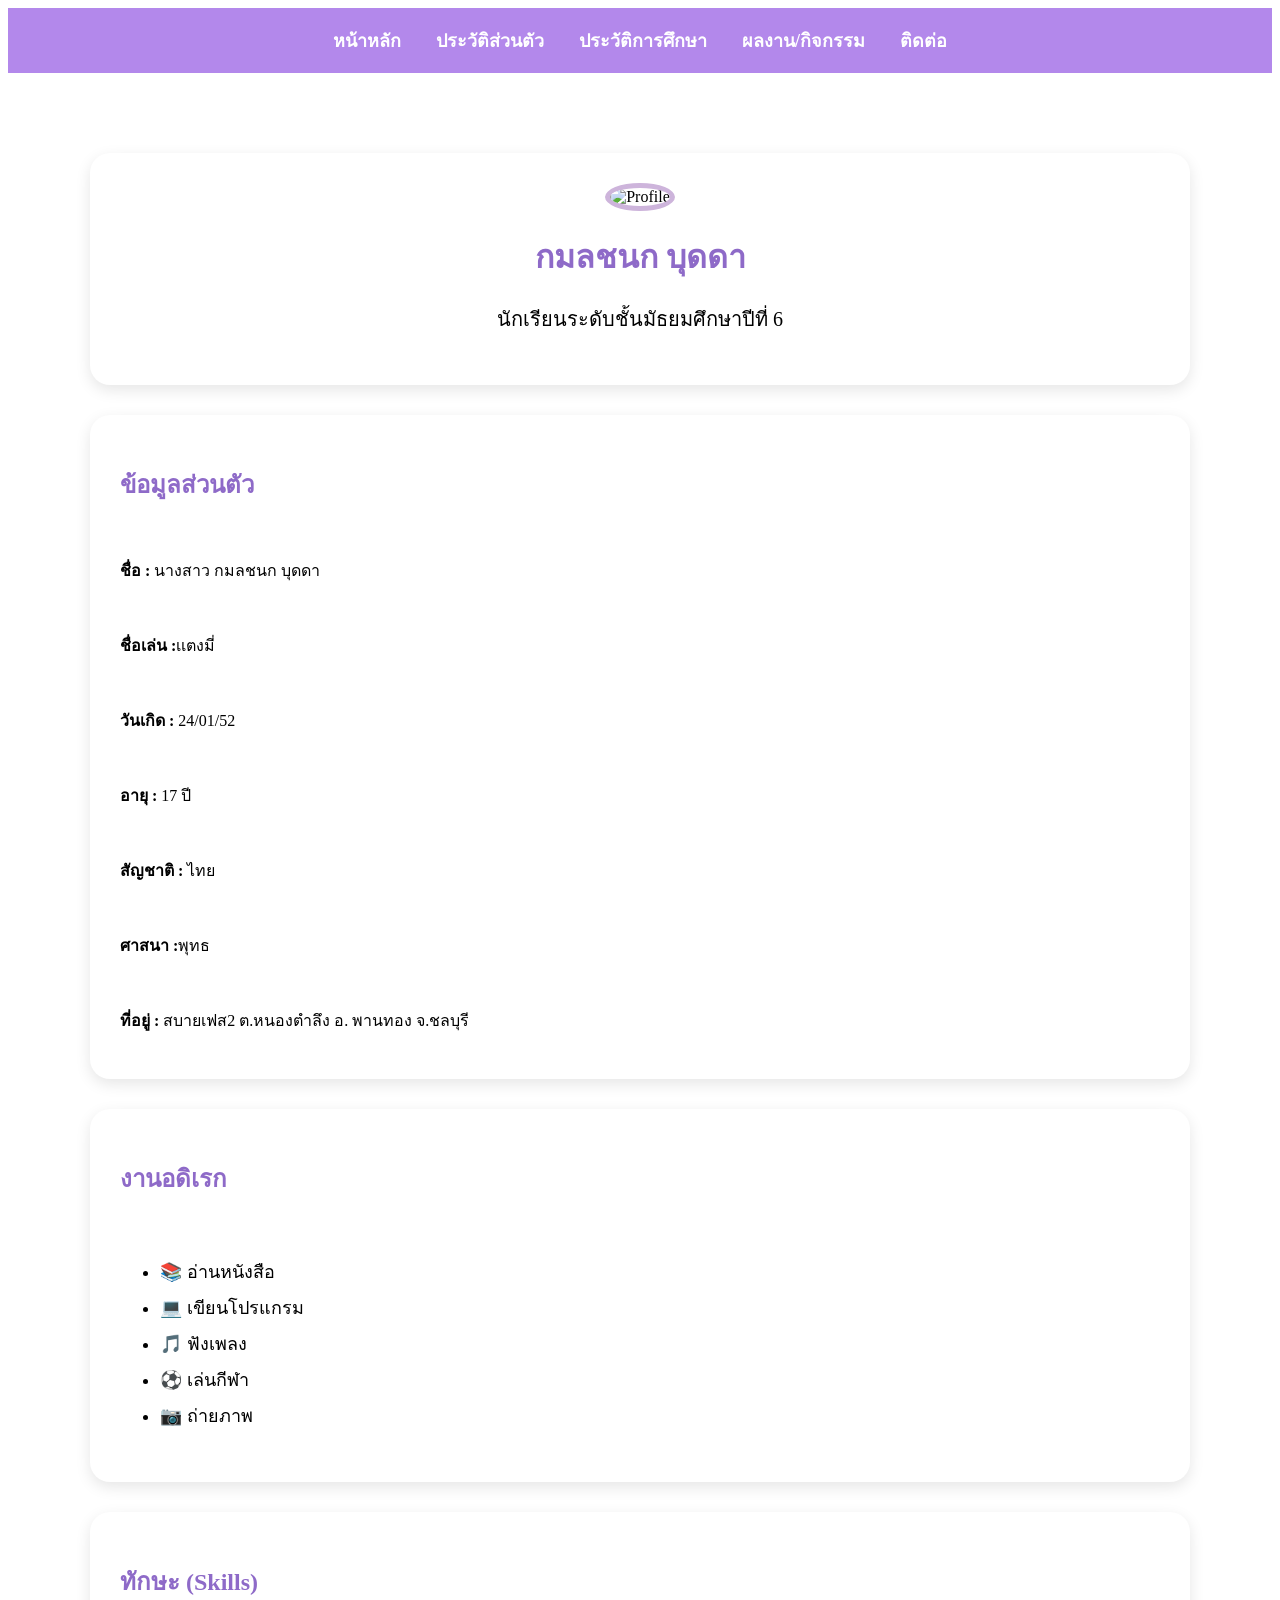
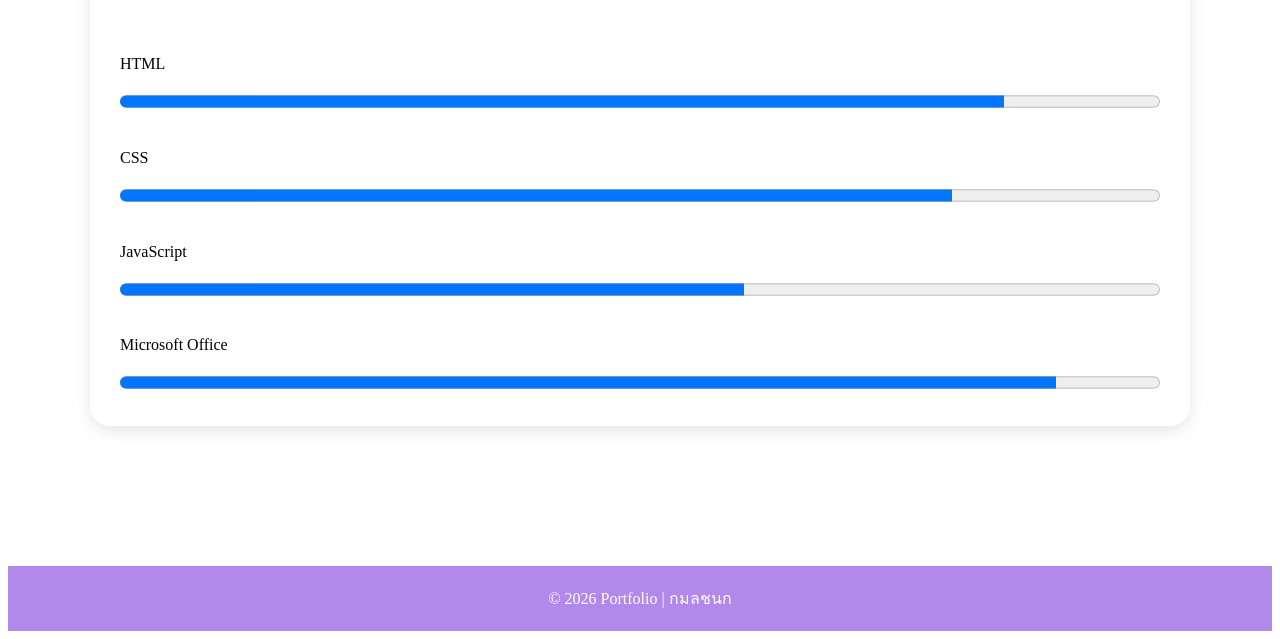
==== about.html @ d5331af2 "Update and rename README.md to about.html" ====
<!DOCTYPE html>
<html lang="th">
<head>
    <meta charset="UTF-8">
    <meta name="viewport" content="width=device-width, initial-scale=1.0">

    <title>ประวัติส่วนตัว</title>

    <link rel="stylesheet" href="style.css">
</head>

<body>

<header>
    <nav>
        <a href="index.html">หน้าหลัก</a>
        <a href="about.html">ประวัติส่วนตัว</a>
        <a href="education.html">ประวัติการศึกษา</a>
        <a href="activities.html">ผลงาน/กิจกรรม</a>
        <a href="contact.html">ติดต่อ</a>
    </nav>
</header>

<div class="container">

    <div class="card">

        <center>

            <img src="images/profile.jpg"
            alt="Profile"
            style="width:220px;
            border-radius:50%;
            border:5px solid #CDB4DB;">

            <h1 style="margin-top:20px;color:#8E6AC8;">
                กมลชนก บุดดา
            </h1>

            <p style="font-size:20px;">
                นักเรียนระดับชั้นมัธยมศึกษาปีที่ 6
            </p>

        </center>

    </div>

    <div class="card">

        <h2 style="color:#8E6AC8;">ข้อมูลส่วนตัว</h2>

        <br>

        <p><b>ชื่อ :</b> นางสาว กมลชนก บุดดา </p>

        <br>

        <p><b>ชื่อเล่น :</b>เเตงมี่</p>

        <br>

        <p><b>วันเกิด :</b> 24/01/52</p>

        <br>

        <p><b>อายุ :</b> 17 ปี</p>

        <br>

        <p><b>สัญชาติ :</b> ไทย</p>

        <br>

        <p><b>ศาสนา :</b>พุทธ</p>

        <br>

        <p><b>ที่อยู่ :</b> สบายเฟส2 ต.หนองตำลึง อ. พานทอง จ.ชลบุรี</p>

    </div>

    <div class="card">

        <h2 style="color:#8E6AC8;">งานอดิเรก</h2>

        <br>

        <ul style="font-size:18px;line-height:2;">

            <li>📚 อ่านหนังสือ</li>

            <li>💻 เขียนโปรแกรม</li>

            <li>🎵 ฟังเพลง</li>

            <li>⚽ เล่นกีฬา</li>

            <li>📷 ถ่ายภาพ</li>

        </ul>

    </div>

    <div class="card">

        <h2 style="color:#8E6AC8;">ทักษะ (Skills)</h2>

        <br>

        <p>HTML</p>

        <progress value="85" max="100" style="width:100%;height:25px;"></progress>

        <br><br>

        <p>CSS</p>

        <progress value="80" max="100" style="width:100%;height:25px;"></progress>

        <br><br>

        <p>JavaScript</p>

        <progress value="60" max="100" style="width:100%;height:25px;"></progress>

        <br><br>

        <p>Microsoft Office</p>

        <progress value="90" max="100" style="width:100%;height:25px;"></progress>

    </div>

</div>

<footer>

    © 2026 Portfolio | กมลชนก

</footer>

</body>
</html>
---- style.css ----
margin:0;
    padding:0;
    box-sizing:border-box;
    font-family:'Segoe UI',sans-serif;
}
/* พื้นหลัง */
body{
    background:#F8F3FF;
    color:#444;
}
/* เมนูด้านบน */
header{
    background:#B388EB;
    padding:18px;
    position:sticky;
    top:0;
    z-index:1000;
}
nav{
    display:flex;
    justify-content:center;
    gap:35px;
}
nav a{
    color:white;
    text-decoration:none;
    font-size:18px;
    font-weight:bold;
    transition:.3s;
}
nav a:hover{
    color:#FFE5FF;
}
/* กล่องเนื้อหา */

.container{
    width:90%;
    max-width:1100px;
    margin:auto;
    padding:50px 20px;
}
/* ส่วน Hero */
.hero{
    text-align:center;
    padding:80px 20px;
}
.hero img{
    width:220px;
    border-radius:50%;
    border:6px solid #CDB4DB;
    margin-bottom:25px;
}
.hero h1{
    font-size:48px;
    color:#8E6AC8;
}
.hero p{
    margin-top:15px;
    font-size:22px;
}
/* ปุ่ม */
.btn{
    display:inline-block;
    margin-top:30px;
    padding:12px 30px;
    background:#B388EB;
    color:white;
    text-decoration:none;
    border-radius:30px;
    transition:.3s;
}
.btn:hover{
    background:#9D6DE3;
}
/* Card */
.card{
    background:white;
    border-radius:20px;
    padding:30px;
    margin:30px 0;
    box-shadow:0 5px 15px rgba(0,0,0,.1);
}
/* รูป */
img{
    max-width:100%;
}
/* Footer */
footer{
    background:#B388EB;
    color:white;
    text-align:center;
    padding:20px;
    margin-top:60px;
}
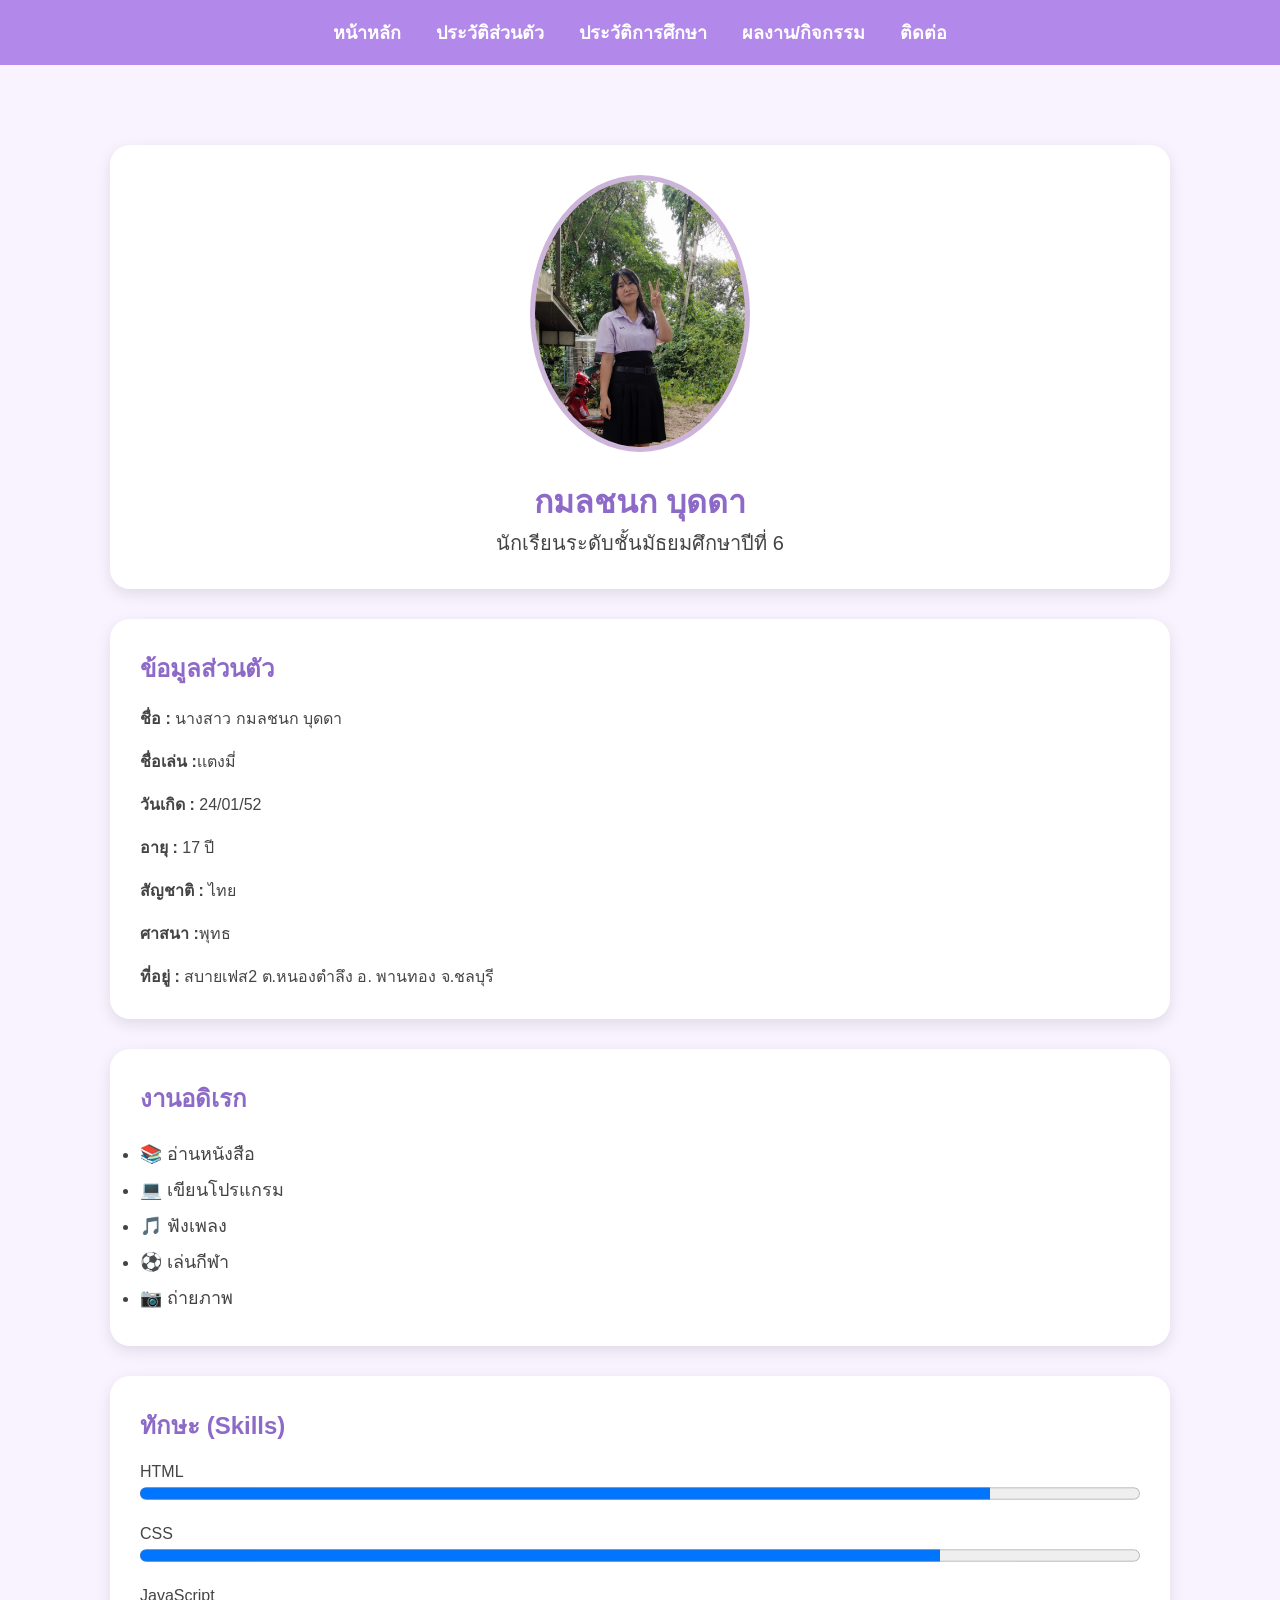
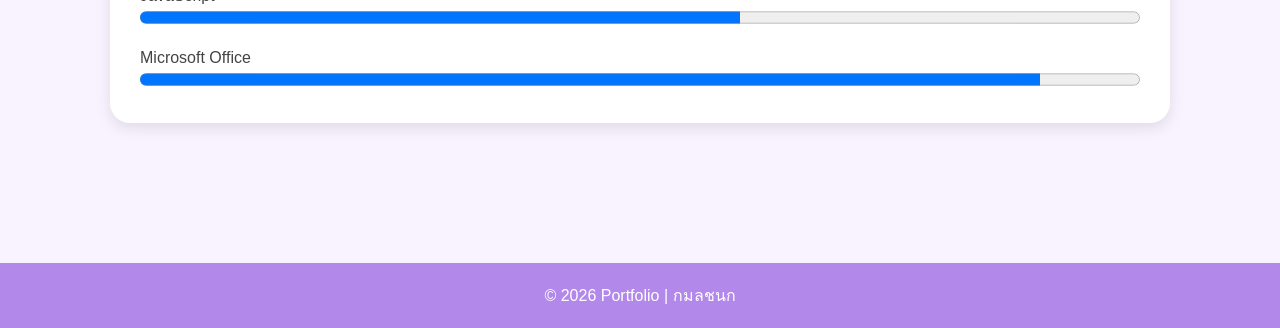
==== commit fddfe07a: "Update about.html" ====
--- a/about.html
+++ b/about.html
@@ -27,7 +27,7 @@
 
         <center>
 
-            <img src="images/profile.jpg"
+            <img src="images/IMG_25690718_105043.png"
             alt="Profile"
             style="width:220px;
             border-radius:50%;
--- a/style.css
+++ b/style.css
@@ -1,13 +1,18 @@
- margin:0;
+
+/* รีเซ็ตค่า */
+*{
+    margin:0;
     padding:0;
     box-sizing:border-box;
-    font-family:'Segoe UI',sans-serif;
+    font-family:'Segoe UI', sans-serif;
 }
+
 /* พื้นหลัง */
 body{
     background:#F8F3FF;
     color:#444;
 }
+
 /* เมนูด้านบน */
 header{
     background:#B388EB;
@@ -16,11 +21,13 @@
     top:0;
     z-index:1000;
 }
+
 nav{
     display:flex;
     justify-content:center;
     gap:35px;
 }
+
 nav a{
     color:white;
     text-decoration:none;
@@ -28,36 +35,42 @@
     font-weight:bold;
     transition:.3s;
 }
+
 nav a:hover{
     color:#FFE5FF;
 }
+
 /* กล่องเนื้อหา */
-
 .container{
     width:90%;
     max-width:1100px;
     margin:auto;
     padding:50px 20px;
 }
-/* ส่วน Hero */
+
+/* หน้าแรก */
 .hero{
     text-align:center;
     padding:80px 20px;
 }
+
 .hero img{
     width:220px;
     border-radius:50%;
     border:6px solid #CDB4DB;
     margin-bottom:25px;
 }
+
 .hero h1{
     font-size:48px;
     color:#8E6AC8;
 }
+
 .hero p{
     margin-top:15px;
     font-size:22px;
 }
+
 /* ปุ่ม */
 .btn{
     display:inline-block;
@@ -67,12 +80,13 @@
     color:white;
     text-decoration:none;
     border-radius:30px;
-    transition:.3s;
 }
+
 .btn:hover{
     background:#9D6DE3;
 }
-/* Card */
+
+/* การ์ด */
 .card{
     background:white;
     border-radius:20px;
@@ -80,10 +94,12 @@
     margin:30px 0;
     box-shadow:0 5px 15px rgba(0,0,0,.1);
 }
+
 /* รูป */
 img{
     max-width:100%;
 }
+
 /* Footer */
 footer{
     background:#B388EB;
@@ -92,3 +108,84 @@
     padding:20px;
     margin-top:60px;
 }
+
+/* ประวัติการศึกษา */
+#education{
+    background:#9B59B6;
+    color:white;
+    padding:30px;
+    margin:30px auto;
+    width:90%;
+    max-width:1100px;
+    border-radius:20px;
+}
+
+.education-item{
+    background:#F3E8FF;
+    color:#444;
+    padding:20px;
+    margin:20px 0;
+    border-radius:15px;
+}
+
+/* ผลงานและรางวัล */
+#activities{
+    background:#9B59B6;
+    color:white;
+    padding:30px;
+    margin:30px auto;
+    width:90%;
+    max-width:1100px;
+    border-radius:20px;
+}
+
+.activity-item{
+    background:#F3E8FF;
+    color:#444;
+    padding:20px;
+    margin:20px 0;
+    border-radius:15px;
+}
+
+.activity-item h3{
+    color:#8E6AC8;
+    margin-bottom:10px;
+}
+
+.activity-item p{
+    line-height:1.6;
+}
+.activity-item img{
+    width:250px;
+    display:block;
+    margin:15px auto 0;
+    border-radius:10px;
+    border:3px solid #B388EB;
+}
+/* หน้าติดต่อ */
+#contact{
+    background:#9B59B6;
+    color:white;
+    padding:30px;
+    margin:30px auto;
+    width:90%;
+    max-width:1100px;
+    border-radius:20px;
+}
+
+.contact-item{
+    background:#F3E8FF;
+    color:#444;
+    padding:20px;
+    margin:20px 0;
+    border-radius:15px;
+}
+
+.contact-item h3{
+    color:#8E6AC8;
+    margin-bottom:10px;
+}
+
+.contact-item p{
+    font-size:18px;
+}
